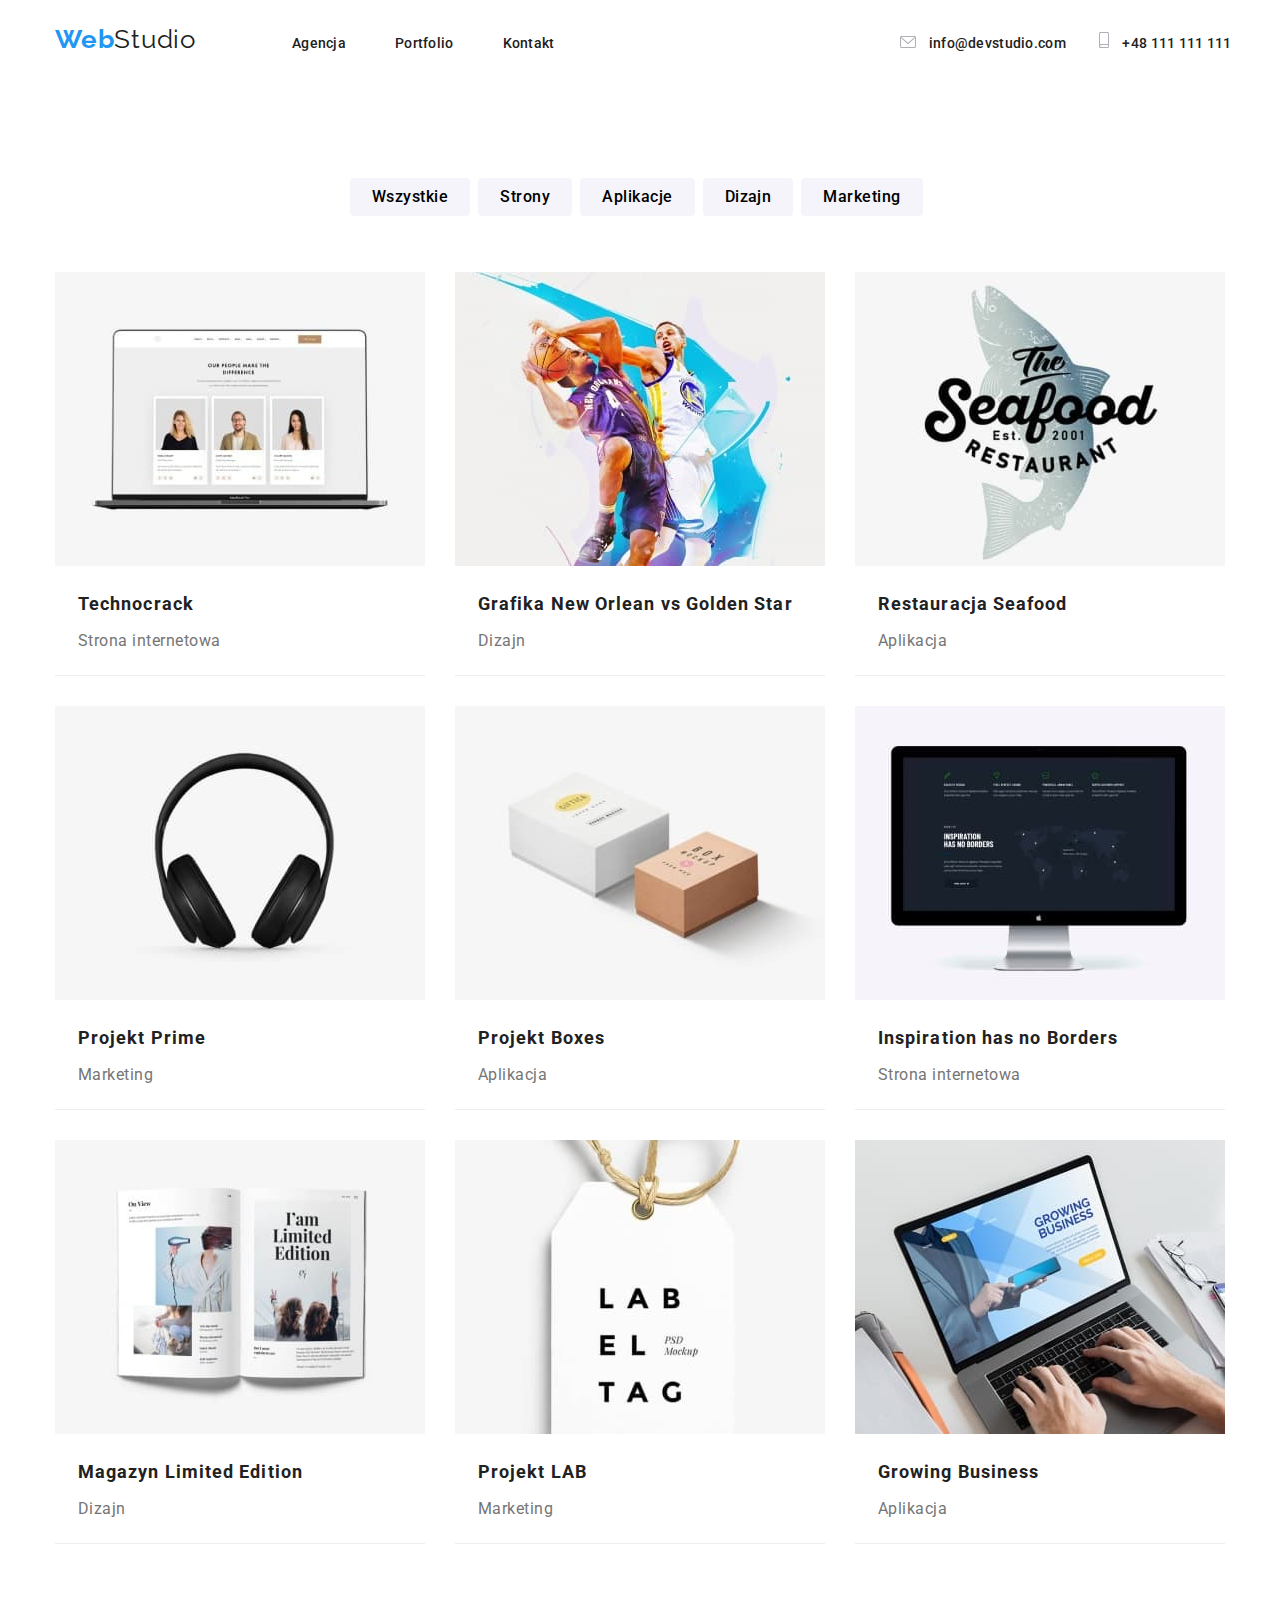
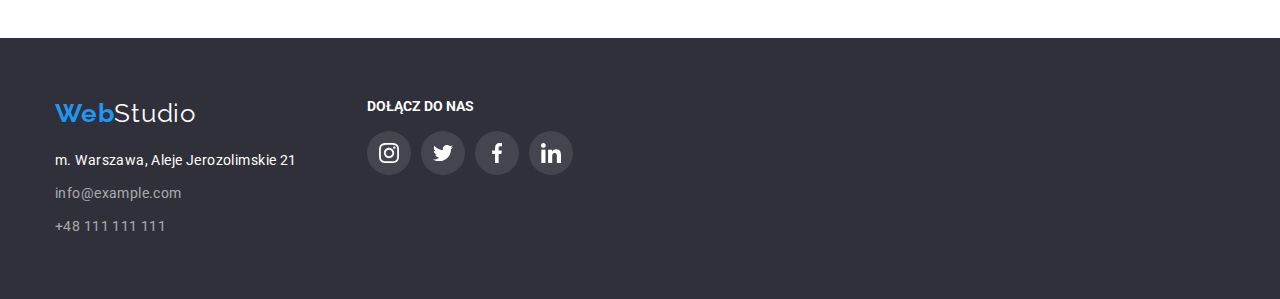
==== portfolio.html @ 98e96be1 "first commit" ====
<!DOCTYPE html>
<html lang="en">

<head>
    <meta charset="UTF-8">
    <meta http-equiv="X-UA-Compatible" content="IE=edge">
    <meta name="viewport" content="width=device-width, initial-scale=1.0">
    <link
    rel="stylesheet"
    href="https://cdnjs.cloudflare.com/ajax/libs/modern-normalize/1.0.0/modern-normalize.min.css"
  />
    <link rel="stylesheet" href="css/styles.css"/>
    <link rel="preconnect" href="https://fonts.googleapis.com">
    <link rel="preconnect" href="https://fonts.gstatic.com" crossorigin>
    <link href="https://fonts.googleapis.com/css2?family=Raleway:wght@700&family=Roboto:wght@400;500;700;900&display=swap" rel="stylesheet">
    <title>Portfolio</title>
</head>
<body>
    <header>
        <div class = "container">
            <div class = "box-menu">
                <nav class = "box-nav">
                    <a class="Webstudio-header box-webstudio" href="index.html"><span class = "Web">Web</span>Studio</a>
                    <a class = "header" href="agencja.html">Agencja</a>
                    <a class = "header" href="portfolio.html">Portfolio</a>
                    <a class = "header" href="kontakt.html">Kontakt</a>
                </nav>
                <div>
                  <a class = "header contact" href="mailto:info@devstudio.com">          
                    <svg width="16" height="12">
                      <use
                        href="/images/icons.svg#icon-envelope"
                      ></use>
                    </svg>
                    info@devstudio.com
                  </a>
                  <a class = "header contact" href="tel:+48111111111">
                    <svg width="10" height="16">
                      <use
                        href="/images/icons.svg#icon-smartphone"
                      ></use>
                    </svg>
                    +48 111 111 111
                  </a>
                </div>
            </div>
        </div>
    </header>
        <main>
            <div class = "container">
                <section class = "section">
                    <ul class="list list-buttons">
                        <li class = "button">
                            <button class="portf-buttons" type="button" onclick="alert('Na chwilę obecną funkcjonalność nie jest dostępna. Za utrudnienia przepraszamy!')">Wszystkie</button>
                        </li>
                        <li class = "button">
                            <button class="portf-buttons" type="button" onclick="alert('Na chwilę obecną funkcjonalność nie jest dostępna. Za utrudnienia przepraszamy!')">Strony</button>
                        </li>
                        <li class = "button">
                            <button class="portf-buttons" type="button" onclick="alert('Na chwilę obecną funkcjonalność nie jest dostępna. Za utrudnienia przepraszamy!')">Aplikacje</button>
                        </li>
                        <li class = "button">
                            <button class="portf-buttons" type="button" onclick="alert('Na chwilę obecną funkcjonalność nie jest dostępna. Za utrudnienia przepraszamy!')">Dizajn</button>
                        </li>
                        <li class = "button">
                            <button class="portf-buttons" type="button" onclick="alert('Na chwilę obecną funkcjonalność nie jest dostępna. Za utrudnienia przepraszamy!')">Marketing</button>
                        </li>
                    </ul>
                    <ul class="list list-portfolio">
                        <li class = "portfolio-element">
                            <figure>
                                <img class = "img-portfolio"
                                src="images/portfolio1.jpg"
                                alt="Technocrack"
                                width="370"
                                height="294"
                                />
                                <figcaption class = "portfolio-bottom"><h4 class="title-portf">Technocrack</h4><h5 class="desc-portf">Strona internetowa</span></figcaption>
                            </figure>
                        </li>
                        <li class = "portfolio-element">
                            <figure>
                                <img class = "img-portfolio"
                                src="images/portfolio2.jpg"
                                alt="Basketball duel"
                                width="370"
                                height="294"
                                />
                                <figcaption class = "portfolio-bottom"><h4 class="title-portf">Grafika New Orlean vs Golden Star</h4><h5 class="desc-portf">Dizajn</span></figcaption>
                            </figure>
                        </li>
                        <li class = "portfolio-element">
                            <figure>
                                <img class = "img-portfolio"
                                src="images/portfolio3.jpg"
                                alt="The Seafood restaurant"
                                width="370"
                                height="294"
                                />
                                <figcaption class = "portfolio-bottom"><h4 class="title-portf">Restauracja Seafood</h4><h5 class="desc-portf">Aplikacja</span></figcaption>
                            </figure>
                        </li>
                        <li class = "portfolio-element">
                            <figure>
                                <img class = "img-portfolio"
                                src="images/portfolio4.jpg"
                                alt="Headphones"
                                width="370"
                                height="294"
                                />
                                <figcaption class = "portfolio-bottom"><h4 class="title-portf">Projekt Prime</h4><h5 class="desc-portf">Marketing</span></figcaption>
                            </figure>
                        </li>
                        <li class = "portfolio-element">
                            <figure>
                                <img class = "img-portfolio"
                                src="images/portfolio5.jpg"
                                alt="Boxes"
                                width="370"
                                height="294"
                                />
                                <figcaption class = "portfolio-bottom"><h4 class="title-portf">Projekt Boxes</h4><h5 class="desc-portf">Aplikacja</span></figcaption>
                            </figure>
                        </li>
                        <li class = "portfolio-element">
                            <figure>
                                <img class = "img-portfolio"
                                src="images/portfolio6.jpg"
                                alt="A dark webpage"
                                width="370"
                                height="294"
                                />
                                <figcaption class = "portfolio-bottom"><h4 class="title-portf">Inspiration has no Borders</h4><h5 class="desc-portf">Strona internetowa</span></figcaption>
                            </figure>
                        </li>
                        <li class = "portfolio-element">
                            <figure>
                                <img class = "img-portfolio"
                                src="images/portfolio7.jpg"
                                alt="A magasine"
                                width="370"
                                height="294"
                                />
                                <figcaption class = "portfolio-bottom"><h4 class="title-portf">Magazyn Limited Edition</h4><h5 class="desc-portf">Dizajn</span></figcaption>
                            </figure>
                        </li>
                        <li class = "portfolio-element">
                            <figure>
                                <img class = "img-portfolio"
                                src="images/portfolio8.jpg"
                                alt="A label"
                                width="370"
                                height="294"
                                />
                                <figcaption class = "portfolio-bottom"><h4 class="title-portf">Projekt LAB</h4><h5 class="desc-portf">Marketing</span></figcaption>
                            </figure>
                        </li>
                        <li class = "portfolio-element">
                            <figure>
                                <img class = "img-portfolio"
                                src="images/portfolio9.jpg"
                                alt="Hands on a notebook"
                                width="370"
                                height="294"
                                />
                                <figcaption class = "portfolio-bottom"><h4 class="title-portf">Growing Business</h4><h5 class="desc-portf">Aplikacja</span></figcaption>
                            </figure>
                        </li>
                    </ul>
                </section>
            </div>
        </main>
        <footer>
            <div class = "container">
              <ul class = "list footer-list">
                <li class = "footer-block">
                  <div>
                    <a class="Webstudio-footer" href="index.html"><span class = "Web">Web</span>Studio</a>
                    <address class = "address">m. Warszawa, Aleje Jerozolimskie 21</address>
                    <a class = "footer" href="mailto:info@example.com">info@example.com</a>
                    <a class = "footer" href="tel:+48111111111">+48 111 111 111</a>
                  </div>
                </li>
                <li class = "footer-block">
                  <div>
                    <span class = "join-us">DOŁĄCZ DO NAS</span>
                    <ul class = "list social-list-footer">
                      <li class = "social-icon-footer">
                        <div class = "social-circle-footer">
                          <svg width="20" height="20">
                            <use
                            href="/images/icons.svg#icon-insta"
                            ></use>
                          </svg>
                        </div>
                      </li>
                      <li class = "social-icon-footer">
                        <div class = "social-circle-footer">
                          <svg width="20" height="16.25">
                            <use
                            href="/images/icons.svg#icon-twitter"
                            ></use>
                          </svg>
                        </div>
                      </li>
                      <li class = "social-icon-footer">
                        <div class = "social-circle-footer">
                          <svg width="10" height="20">
                            <use
                            href="/images/icons.svg#icon-facebook"
                            ></use>
                          </svg>
                        </div>
                      </li>
                      <li class = "social-icon-footer">
                        <div class = "social-circle-footer">
                          <svg width="20" height="20">
                            <use
                            href="/images/icons.svg#icon-linkedin"
                            ></use>
                          </svg>
                        </div>
                      </li>
                    </ul>
                  </div>
                </li>
              </ul>
            </div>
          </footer>
</body>
</html>
---- css/styles.css ----
.test {
    display: flex;
    list-style-type: none;
    flex-wrap: wrap;
}



/* ZMIENNE */
:root {
    --color-active: #2196F3;
    --text-main: #212121;
    --text-secondary: #757575;
    --text-h1: #FFFFFF;
    --text-active-button: #FFFFFF;
    --text-address: #FFFFFF;
    --text-studio-footer: #FFFFFF;
    --color-team-members-background: #FFFFFF;
    --color-join-us: #FFFFFF;
    --color-h1-footer-background: #2F303A;
    --text-footer-contact: rgba(255, 255, 255, 0.6);
    --color-button-background: #F5F4FA;
    --color-our-team-background: #F5F4FA;
    --color-our-strengths-icon-background: #F5F4FA;
    --text-studio-header: #000000;
    --color-portfolio-border: #EEEEEE;
    --color-header-border: #ECECEC;
    --color-icon: #AFB1B8;
    --color-social-icon-footer: #FFFFFF1A;
}
/* KONIEC: ZMIENNE */

body {
    font-family: 'Roboto', sans-serif;
    font-size: 14px;
    color: var(--text-main);
}

.list {
    list-style-type: none;
}

.Webstudio-header,
.Webstudio-footer,
.header,
.footer,
.address {
    text-decoration: none;
}

.Web {
    color: var(--color-active);
    font-weight: 700;
}

/* USTAWIENIA DLA HEADERÓW I FOOTERÓW, BEZ FLEXBOXÓW */

.Webstudio-header {
    font-size: 26px;
    font-weight: 400;
    font-family: 'Raleway', sans-serif;
    line-height: 1.19;
    letter-spacing: 0.03em;
    color: var(--text-studio-header);
}

.Webstudio-footer {
    font-size: 26px;
    font-weight: 400;
    font-family: 'Raleway', sans-serif;
    line-height: 1.19;
    letter-spacing: 0.03em;
    color: var(--text-studio-footer);
}

.Webstudio-header:hover, .Webstudio-header:focus {
    color: var(--text-studio-header);
    font-size: 26px;
    font-weight: 700;
}

.Webstudio-footer:hover, .Webstudio-footer:focus {
    color: var(--text-studio-footer);
    font-size: 26px;
    font-weight: 700;
}

.Webstudio-header,
.header,
.footer {
    color: var(--text-main);
}

.header {
    line-height: 1.14;
    letter-spacing: 0.02em;
    font-weight: 500;
}

.header:hover,
.header:focus {
    fill: var(--color-active);
    color: var(--color-active);
    font-weight: 500;
}

.header svg {
    margin-right: 10px;
}

a[href="mailto:info@devstudio.com"],
a[href="tel:+48111111111"]{
    fill: var(--color-icon);
}

.address {
    line-height: 1.71;
    letter-spacing: 0.03em;
    color: var(--text-address);
    background-color: var(--color-h1-footer-background);
    font-style: normal;
}

.footer {
    line-height: 1.71;
    letter-spacing: 0.03em;
    color: var(--text-footer-contact);
    background-color: var(--color-h1-footer-background);
}

footer {
    background-color: var(--color-h1-footer-background);
}

.footer:hover,
.footer:focus {
    color: var(--color-active);
}

footer a span {
    color: var(--text-studio-footer);
}

/* KONIEC: USTAWIENIA DLA HEADERÓW I FOOTERÓW, BEZ FLEXBOXÓW */

/* USTAWIENIA DLA BODY INDEXU, BEX FLEXBOXÓW */

.headline {
    font-weight: 900;
    font-size: 44px;
    line-height: 1.36;
    text-align: center;
    letter-spacing: 0.06em;
    text-transform: uppercase;
    color: var(--text-h1);
}

.order-button {
    font-weight: 700;
    font-size: 16px;
    line-height: 1.88;
    align-items: center;
    text-align: center;
    letter-spacing: 0.06em;
    color: var(--text-active-button);
    background: var(--color-active);
    box-shadow: 0px 4px 4px rgba(0, 0, 0, 0.15);
    border-radius: 4px;
    cursor: pointer;
    border: none;
    width: 200px;
    height: 50px;
}

.heading {
    font-weight: 700;
    line-height: 1.14;
    letter-spacing: 0.03em;
    text-transform: uppercase;
}

.text {
    line-height: 1.71;
    letter-spacing: 0.03em; 
    color: var(--text-secondary);
}

.section-name {
    font-weight: 700;
    font-size: 36px;
    line-height: 1.17;
    letter-spacing: 0.03em;
}

.our-team {
    background-color: var(--color-our-team-background);
}

.team-member {
    border-bottom-left-radius: 4px;
    border-bottom-right-radius: 4px;
    background-color: var(--color-team-members-background);
    box-shadow: 0px 2px 1px rgba(0, 0, 0, 0.2),
                0px 1px 1px rgba(0, 0, 0, 0.14),
                0px 1px 3px rgba(0, 0, 0, 0.12);
            }

.title-index {
    font-weight: 500;
    font-size: 16px;
    line-height: 1.19;
    letter-spacing: 0.03em;
}

.desc-index {
    font-size: 16px;
    font-weight: 400;
    line-height: 1.19;
    letter-spacing: 0.03em;
    color: var(--text-secondary);
}

/* KONIEC: USTAWIENIA DLA BODY INDEXU, BEX FLEXBOXÓW */

/* USTAWIENIA DLA BODY PORTFOLIO, BEZ FLEXBOXÓW */

.portf-buttons {
    font-weight: 500;
    font-size: 16px;
    line-height: 1.63;
    letter-spacing: 0.03em;
    background: var(--color-button-background);
    border-radius: 4px;
    text-align: center;
    border-radius: 4px;
    border: none;
    cursor: pointer;
}

.portf-buttons:hover, .portf-buttons:focus{
    color: var(--text-active-button);
    background: var(--color-active);
    box-shadow: 0px 2px 2px 0px #0000001F,
                0px 1px 2px 0px #00000014,
                0px 3px 1px 0px #0000001A;

}

.title-portf {
    font-weight: 700;
    font-size: 18px;
    line-height: 2;
    letter-spacing: 0.06em;
}

.desc-portf {
    font-size: 16px;
    line-height: 1.88;
    letter-spacing: 0.03em;
    color: var(--text-secondary);
    font-weight: 400;
}

li > figure:hover,
li > figure:focus {
    box-shadow: 1px 4px 6px 0px #00000029,
    0px 4px 4px 0px #0000000F,
    0px 1px 1px 0px #0000001F;
    ;
}

/* KONIEC: USTAWIENIA DLA BODY PORTFOLIO, BEZ FLEXBOXÓW */

/* USTAWIENIA POZYCJONOWANIA I FLEXBOXÓW WSPÓLNE DLA INDEXU I PORTFOLIO */

h1, h2, h3, h4, h5, h6, p, ul, figure {
    margin: 0px;
}

.container {
    width: 1200px;
    margin-right: auto;
    margin-left: auto;
}

.section {
    padding-top: 94px;
    padding-bottom: 94px;
}

.portf-header {
    border-bottom: solid var(--color-header-border) 1px;
}

.box-menu {
    margin-top: 24px;
    display: flex;
    height: 60px;
    align-items: baseline;
}

.box-webstudio {
    margin-left: 15px;
}

.header:nth-child(2) {
    margin-left: 93px;
}

.header:nth-child(3) {
    margin-left: 46px;
}

.header:nth-child(4) {
    margin-left: 46px;
}

.contact:nth-child(1) {
    margin-left: 345px;
}

.contact:nth-child(2) {
    margin-left: 30px;
}

footer > div {
    padding-top: 60px;
    padding-bottom: 60px;
}

.Webstudio-footer {
    display: block;
    margin-bottom: 20px;
}

address {
    display: block;
    margin-bottom: 9px;
}

footer .footer {
    display: block;
}

.footer-block:nth-child(2) {
    margin-left: 70px;
}

.join-us {
    color: var(--color-join-us);
    font-weight: 700;
    line-height: 1.14;
    letter-spacing: 0,03em;
}

.footer-list {
    display: flex;
    padding-left: 15px;
}

.social-circle-footer {
    width: 44px;
    height: 44px;
    border-radius: 50%;
    display: flex;
    justify-content: center;
    align-items: center;
    fill: var(--color-join-us);
    background-color: var(--color-social-icon-footer);
}

.social-circle-footer:hover,
.social-circle-footer:focus {
    background-color: var(--color-active);
    fill: var(--color-join-us);
}

.social-list-footer {
    display: flex;
    margin-top: 16px;
    padding-bottom: 30px;
    padding-left: 0px;
}

.social-icon-footer:not(:last-child) {
    margin-right: 10px;
}

a[href="mailto:info@example.com"] {
    margin-bottom: 9px;
}

/* KONIEC: USTAWIENIA POZYCJONOWANIA I FLEXBOXÓW WSPÓLNE DLA INDEXU I PORTFOLIO */

/* FLEXBOXY I POZYCJONOWANIE INDEX.HTML*/
.headline {
    width: 696px;
    margin-top: 0px;
    margin-bottom: 0px;
    margin-left: auto;
    margin-right: auto;
}

.box-headline {
    padding: 200px 252px 200px 252px;
    background-image: url(../images/background-photo.jpg), url(../images/background-photo-overlay.jpg);
    background-position: 50% 50%;
    background-repeat: no-repeat;
    background-size: 1600px;
    background-color: var(--color-h1-footer-background);
}

.order-button {
    display: block;
    margin-left: auto;
    margin-right: auto;
    margin-top: 30px;
    padding: 0px;
}

.list-our-strengths {
    display: flex;
    margin-top: 0px;
    margin-bottom: 0px;
    padding-left: 0px;
}

.list-our-strengths-icons {
    display: flex;
    margin-top: 0px;
    margin-bottom: 30px;
    padding-left: 0px;
}

.strength-icon-background {
    display: flex;
    width: 270px;
    height: 120px;
    border-radius: 4px;
    background-color: var(--color-our-strengths-icon-background);
    justify-content: center;
    align-items: center;
}

.text-block {
    width: 270px;
}

.strength:nth-child(1) {
    margin-left: 15px;
}

.strength:not(:last-child) {
    margin-right: 30px;
}

.text {
    padding-top: 10px;
}

.section-name {
display: flex;
justify-content: center;
padding-bottom: 50px;
}

.list-what-we-do {
    display: flex;
    padding-left: 0px;
}

.what-we-do:nth-child(1) {
    margin-left: 15px;
}

.what-we-do:not(:last-child) {
    margin-right: 30px;
}

.list-our-team {
    display: flex;
    padding: 0px;
}

.our-team:not(:last-child) {
    margin-right: 30px;
}

.our-team:nth-child(1) {
    margin-left: 30px;
}

.title-index {
    padding-top: 30px;
}

.desc-index {
    padding-top: 10px;
}

.our-team {
    text-align: center;
}

.img-team-member {
    display: block;
}

.social-circle {
    width: 44px;
    height: 44px;
    border-radius: 50%;
    display: flex;
    justify-content: center;
    align-items: center;
    fill: var(--color-icon);
}

.social-circle:hover,
.social-circle:focus {
    background-color: var(--color-active);
    fill: var(--color-team-members-background);
}

.social-list {
    display: flex;
    margin-top: 16px;
    padding-bottom: 30px;
    padding-left: 0px;
}

.social-icon:nth-child(1) {
    margin-left: 32px;
}

.social-icon:not(:last-child) {
    margin-right: 10px;
}

.client-background {
    width: 170px;
    height: 92px;
    border-radius: 4px;
    display: flex;
    justify-content: center;
    align-items: center;
    fill: var(--color-icon);
    border: solid var(--color-icon) 1px;
}

.client-background:hover,
.client-background:focus {
    fill: var(--color-active);
    border: solid var(--color-active) 1px;
}

.list-our-clients {
    display: flex;
    padding-left: 0px;
}

.client:nth-child(1) {
    margin-left: 15px;
}

.client:not(:last-child) {
    margin-right: 30px;
}

/* KONIEC: FLEXBOXY I POZYCJONOWANIE INDEX.HTML */

/* FLEXBOXY I POZYCJONOWANIE PORTFOLIO.HTML */

.list-buttons {
    display: flex;
    padding-bottom: 56px;
    padding-left: 0px;
}

.portf-buttons {
    padding: 6px 22px;
}

.button:nth-child(1) {
    margin-left: 310px;
}

.button:nth-child(2) {
    margin-left: 8px;
}

.button:nth-child(3) {
    margin-left: 8px;
}

.button:nth-child(4) {
    margin-left: 8px;
}

.button:nth-child(5) {
    margin-left: 8px;
}

.img-portfolio {
    display: block;
}

.list-portfolio {
    padding: 0px;
    display: flex;
    flex-wrap: wrap;
}

.portfolio-bottom {
    border-bottom: solid var(--color-portfolio-border) 1px;
}

.title-portf {
    padding-left: 23px;
    padding-top: 20px;
}


.desc-portf {
    padding-left: 23px;
    padding-top: 4px;
    padding-bottom: 19px;
}

.portfolio-element:nth-child(3n + 1) {
    margin-left: 15px;
}

.portfolio-element:nth-child(3n + 2) {
    margin-left: 30px;
}

.portfolio-element:nth-child(3n + 3) {
    margin-left: 30px;
}

.portfolio-element:nth-last-child(n + 4) {
    margin-bottom: 30px;
}

/* KONIEC: FLEXBOXY I POZYCJONOWANIE PORTFOLIO.HTML */
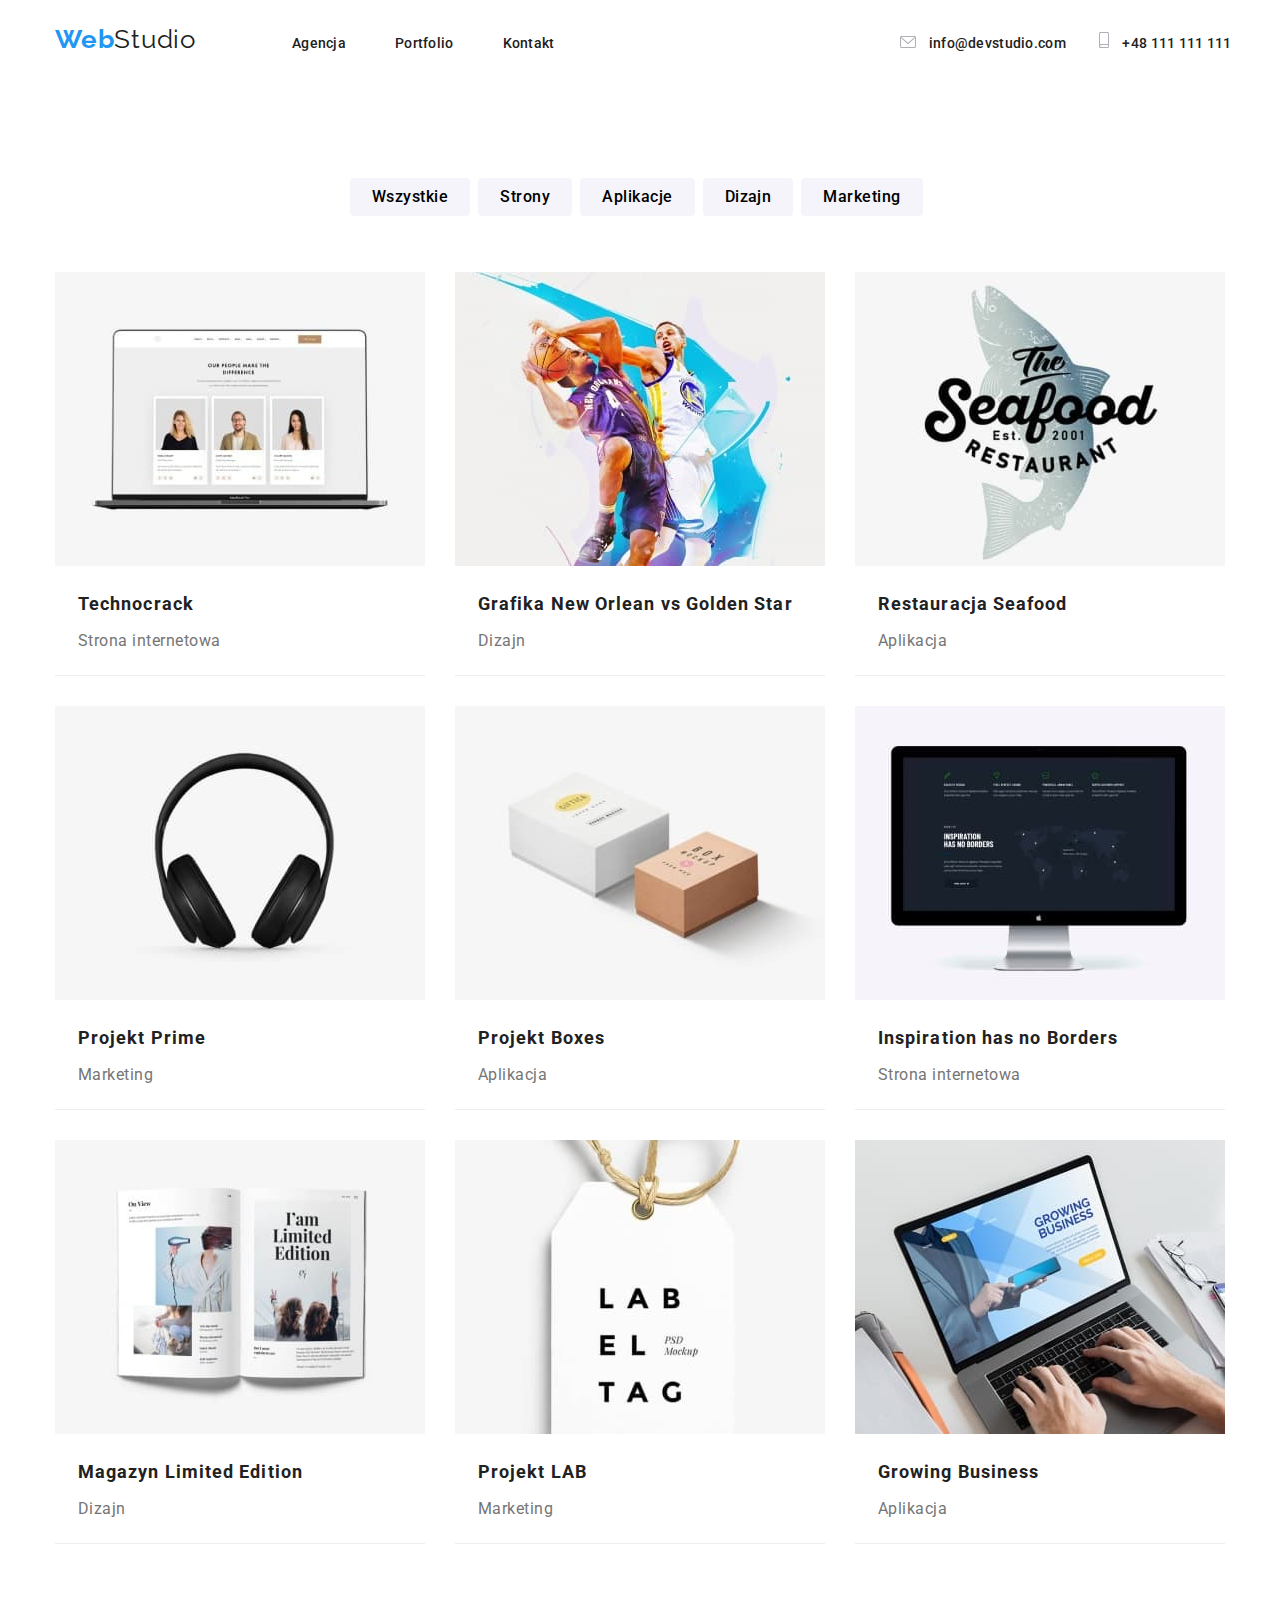
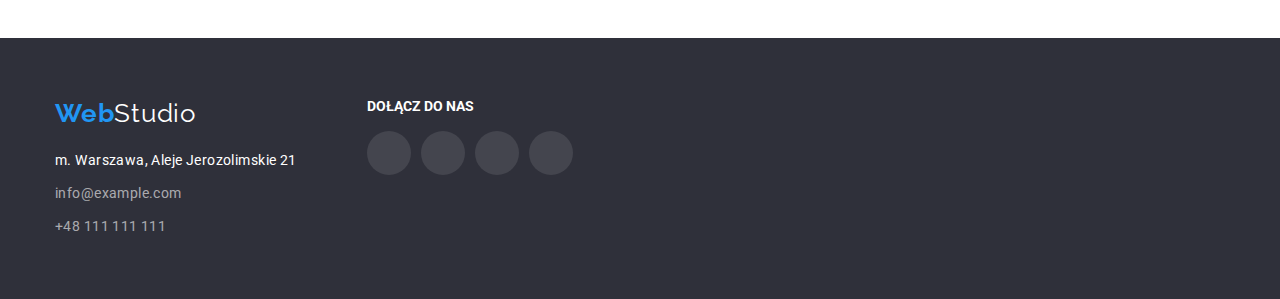
==== commit a98dabe0: "updated paths in portfolio" ====
--- a/portfolio.html
+++ b/portfolio.html
@@ -189,7 +189,7 @@
                         <div class = "social-circle-footer">
                           <svg width="20" height="20">
                             <use
-                            href="/images/icons.svg#icon-insta"
+                            href="/goit-markup-hw-04/images/icons.svg#icon-insta"
                             ></use>
                           </svg>
                         </div>
@@ -198,7 +198,7 @@
                         <div class = "social-circle-footer">
                           <svg width="20" height="16.25">
                             <use
-                            href="/images/icons.svg#icon-twitter"
+                            href="/goit-markup-hw-04/images/icons.svg#icon-twitter"
                             ></use>
                           </svg>
                         </div>
@@ -207,7 +207,7 @@
                         <div class = "social-circle-footer">
                           <svg width="10" height="20">
                             <use
-                            href="/images/icons.svg#icon-facebook"
+                            href="/goit-markup-hw-04/images/icons.svg#icon-facebook"
                             ></use>
                           </svg>
                         </div>
@@ -216,7 +216,7 @@
                         <div class = "social-circle-footer">
                           <svg width="20" height="20">
                             <use
-                            href="/images/icons.svg#icon-linkedin"
+                            href="/goit-markup-hw-04/images/icons.svg#icon-linkedin"
                             ></use>
                           </svg>
                         </div>
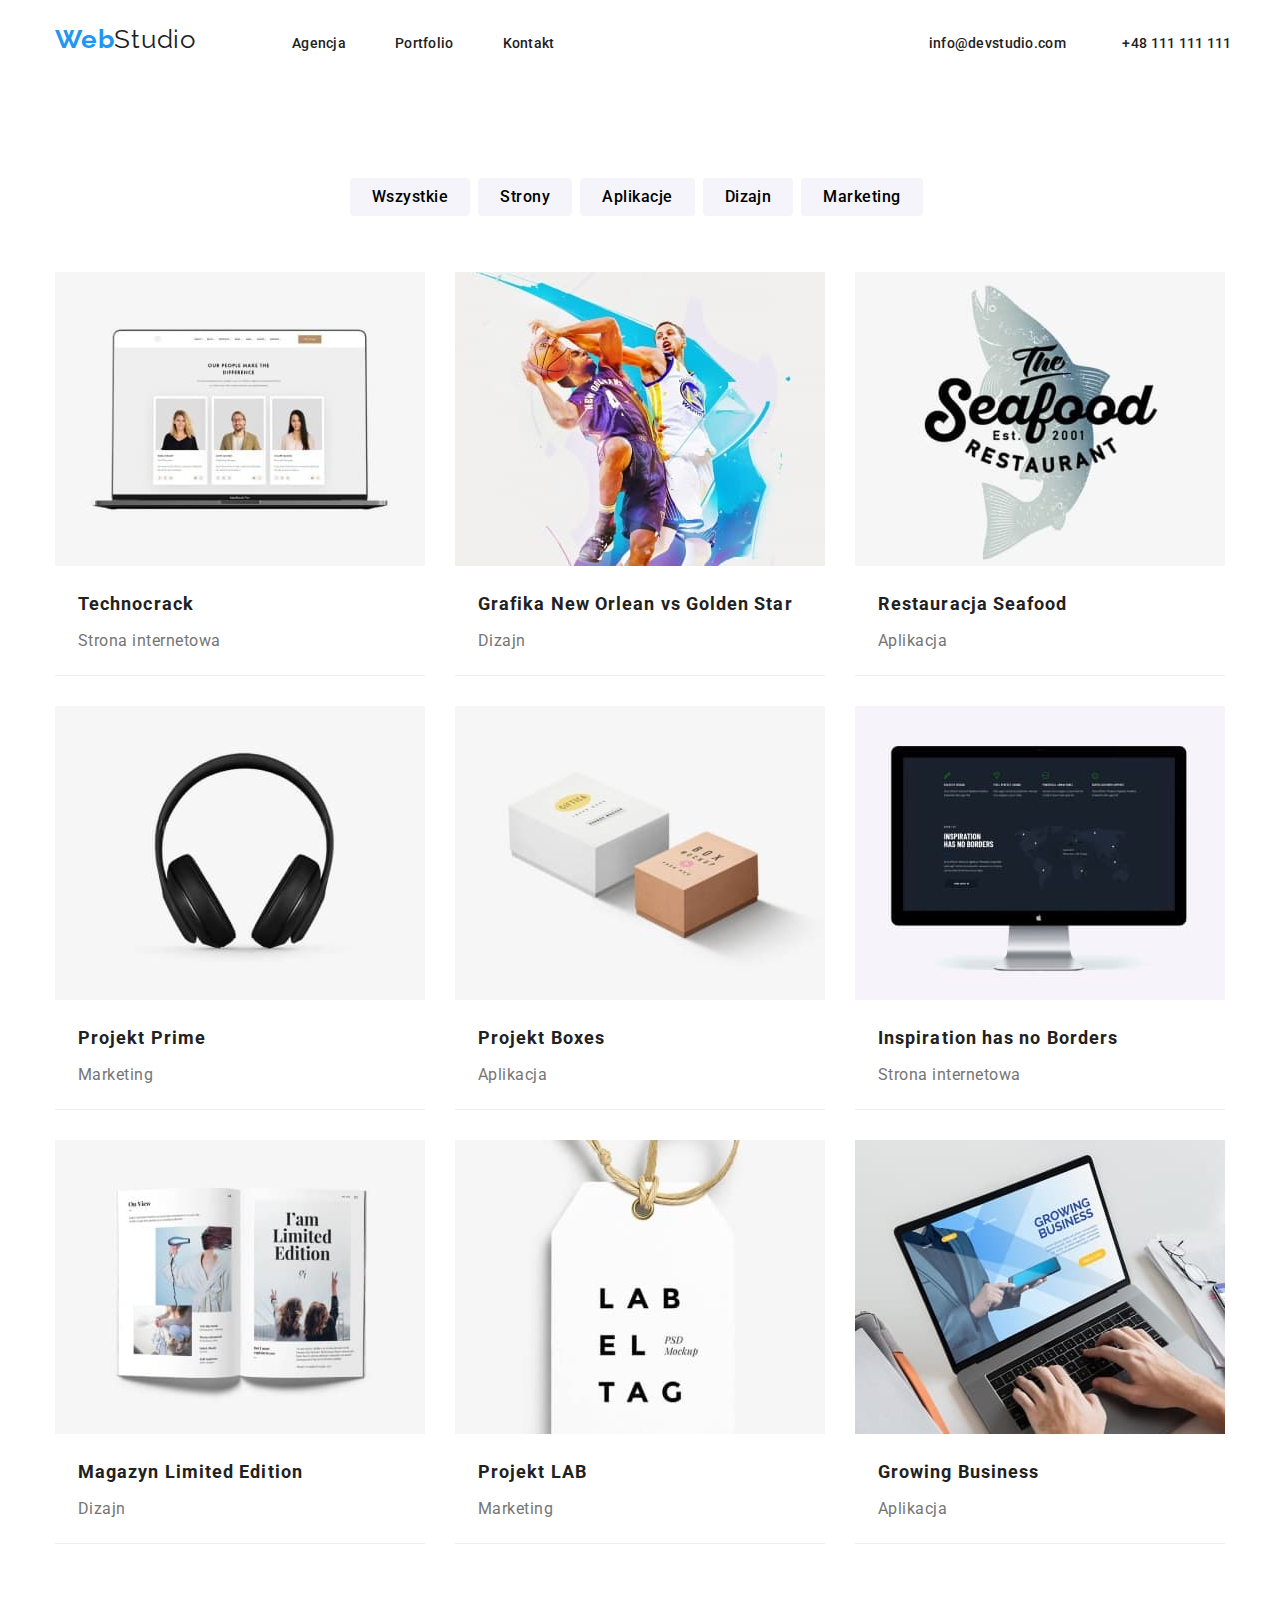
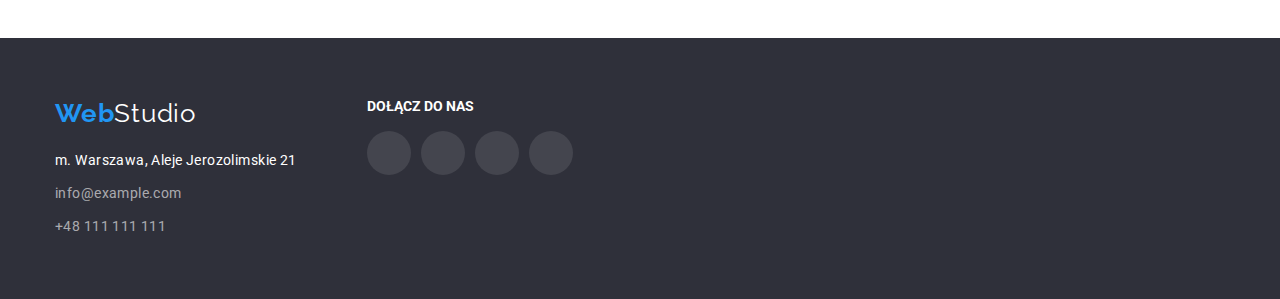
==== commit 0609bca6: "updated paths in header in portfolio" ====
--- a/portfolio.html
+++ b/portfolio.html
@@ -29,7 +29,7 @@
                   <a class = "header contact" href="mailto:info@devstudio.com">          
                     <svg width="16" height="12">
                       <use
-                        href="/images/icons.svg#icon-envelope"
+                        href="/goit-markup-hw-04/images/icons.svg#icon-envelope"
                       ></use>
                     </svg>
                     info@devstudio.com
@@ -37,7 +37,7 @@
                   <a class = "header contact" href="tel:+48111111111">
                     <svg width="10" height="16">
                       <use
-                        href="/images/icons.svg#icon-smartphone"
+                        href="/goit-markup-hw-04/images/icons.svg#icon-smartphone"
                       ></use>
                     </svg>
                     +48 111 111 111
